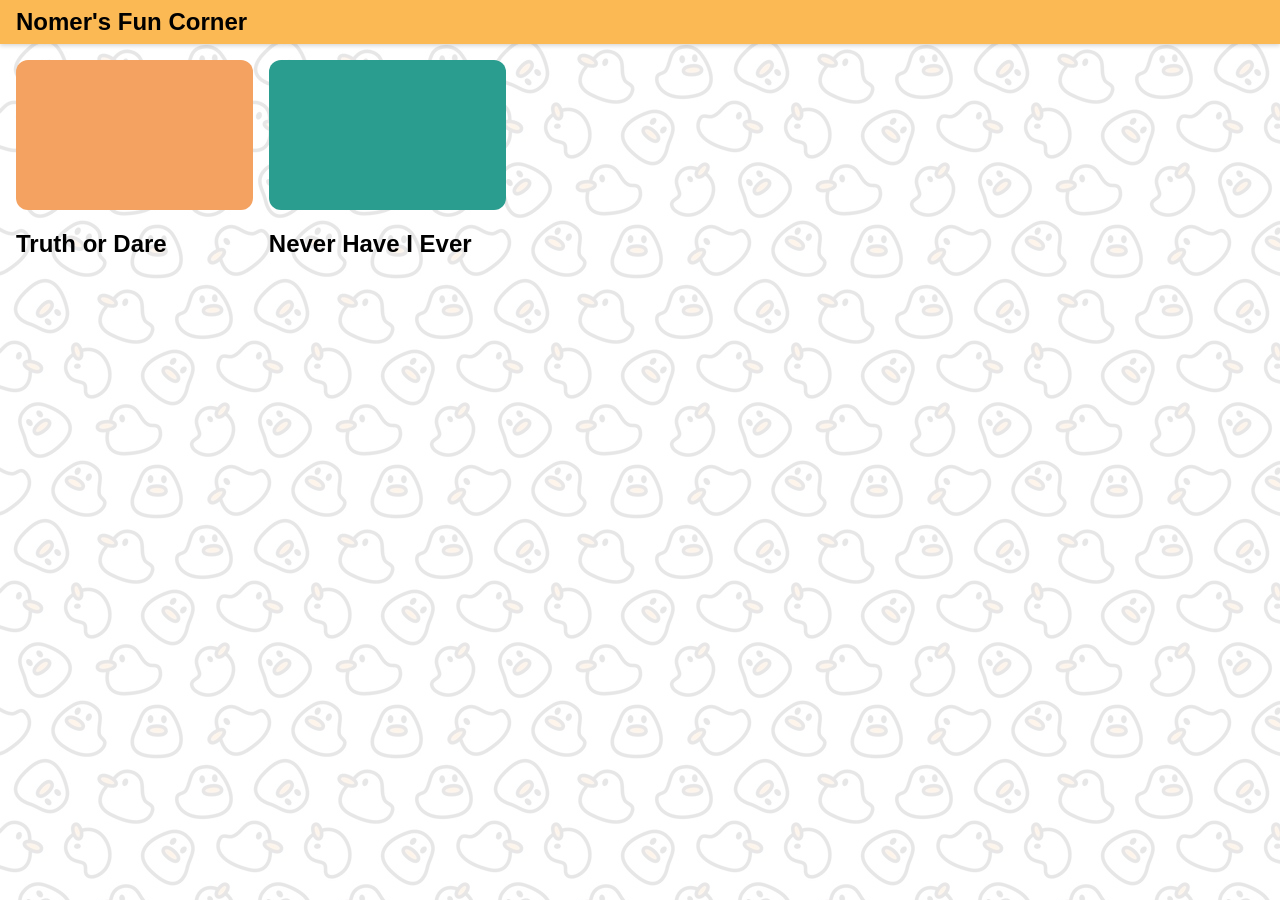
==== index.html @ 00282edc "Initial commit" ====
<!DOCTYPE html>
<html lang="en">
<head>
  <meta charset="UTF-8">
  <meta name="viewport" content="width=device-width, initial-scale=1.0">
  <title>Nomer's Fun Corner</title>
  <link rel="stylesheet" href="style.css">
</head>
<body>
  <header class="site-header">
    <h1>Nomer's Fun Corner</h1>
  </header>

  <main>

    <div class="gallery">
        <a class="card" href="games/truth_or_dare/index.html">
        <div class="thumb" style="background: #f4a261"></div>
        <div class="card-text">
            <h2>Truth or Dare</h2>
        </div>
        </a>

        <a class="card" href="games/never_havei_ever/index.html">
        <div class="thumb" style="background: #2a9d8f"></div>
        <div class="card-text">
            <h2>Never Have I Ever</h2>
        </div>
        </a>
    </div>
  </main>

  <script src="shared.js"></script>
</body>
</html>
---- style.css ----
body {
  margin: 0;
  font-family: sans-serif;
    background:
    linear-gradient(rgba(255, 255, 255, 0.9), rgba(255, 255, 255, 0.9)),
    url("src/ducks.jpg") repeat;
}

header {
  display: flex;
  justify-content: space-between;
  align-items: center;
  padding: 0.5rem 1rem;
  background: rgb(251, 185, 84);
  box-shadow: 0 2px 4px rgba(0, 0, 0, 0.15);
}

header h1 {
  margin: 0;
  font-size: 1.5rem;
}

header h1 a {
  color: inherit;
  text-decoration: none;
}

/* Home button on the right of the header in games */
.home {
  padding: 0.3rem 0.8rem;
  border-radius: 8px;
  background: #fff;
  color: inherit;
  text-decoration: none;
}


.gallery {
  display: grid;
  grid-template-columns: repeat(auto-fill, minmax(200px, 1fr));
  gap: 1rem;
  padding: 1rem;
}

.card {
  display: block;
  color: inherit;
  text-decoration: none;
}

.thumb {
  height: 150px;
  border-radius: 12px;
}
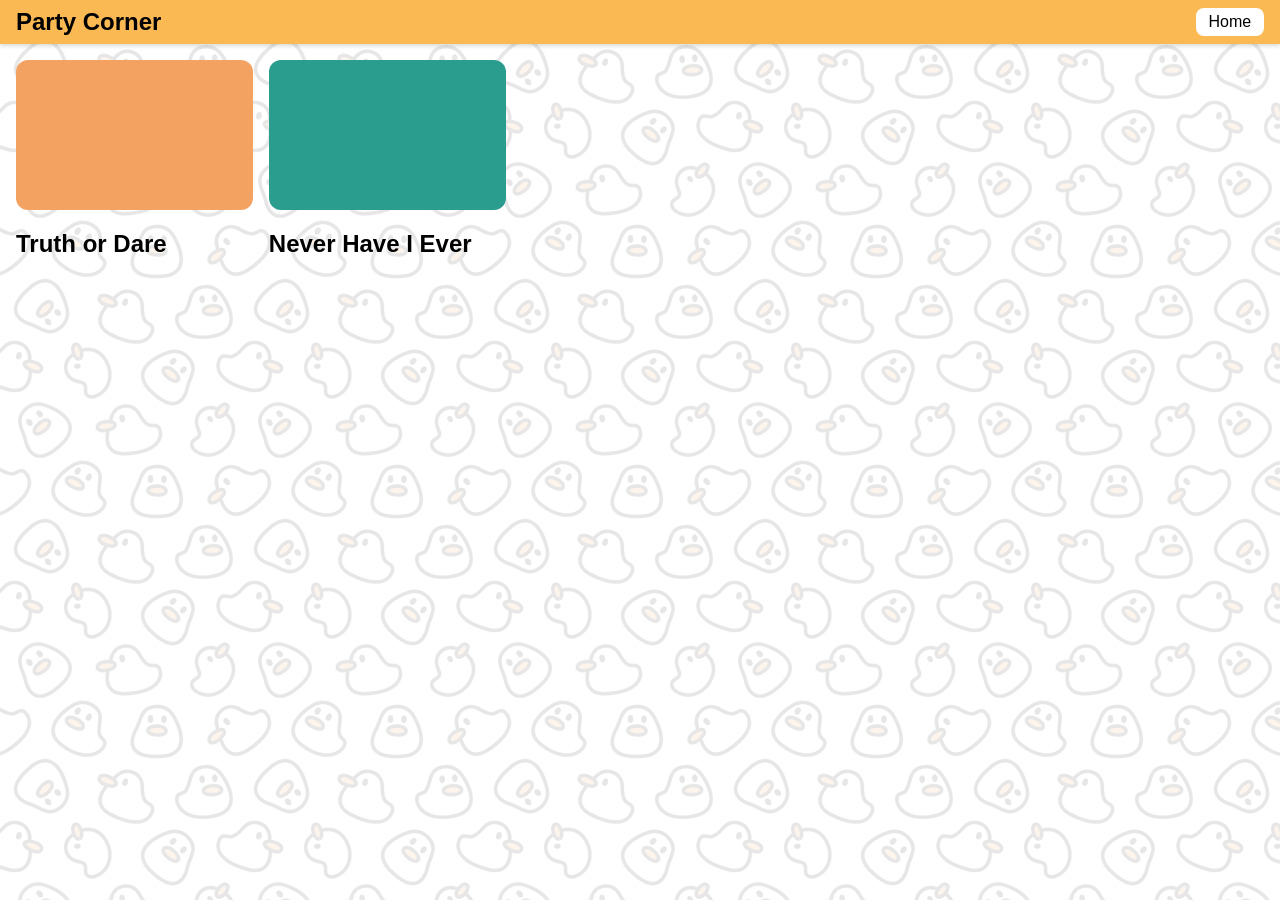
==== commit 7f1d712f: "updated header" ====
--- a/index.html
+++ b/index.html
@@ -3,12 +3,13 @@
 <head>
   <meta charset="UTF-8">
   <meta name="viewport" content="width=device-width, initial-scale=1.0">
-  <title>Nomer's Fun Corner</title>
+  <title>Party Corner</title>
   <link rel="stylesheet" href="style.css">
 </head>
 <body>
   <header class="site-header">
-    <h1>Nomer's Fun Corner</h1>
+    <h1><a href="https://partycorner.denomer.fun">Party Corner</a></h1>
+    <a class="home" href="https://denomer.fun">Home</a>
   </header>
 
   <main>
--- a/style.css
+++ b/style.css
@@ -6,6 +6,7 @@
     url("src/ducks.jpg") repeat;
 }
 
+/* Title on the left, home button on the right */
 header {
   display: flex;
   justify-content: space-between;
@@ -25,7 +26,7 @@
   text-decoration: none;
 }
 
-/* Home button on the right of the header in games */
+/* Home button on the right of the header, links back to denomer.fun */
 .home {
   padding: 0.3rem 0.8rem;
   border-radius: 8px;
@@ -34,6 +35,9 @@
   text-decoration: none;
 }
 
+.game-title {
+  text-align: center;
+}
 
 .gallery {
   display: grid;
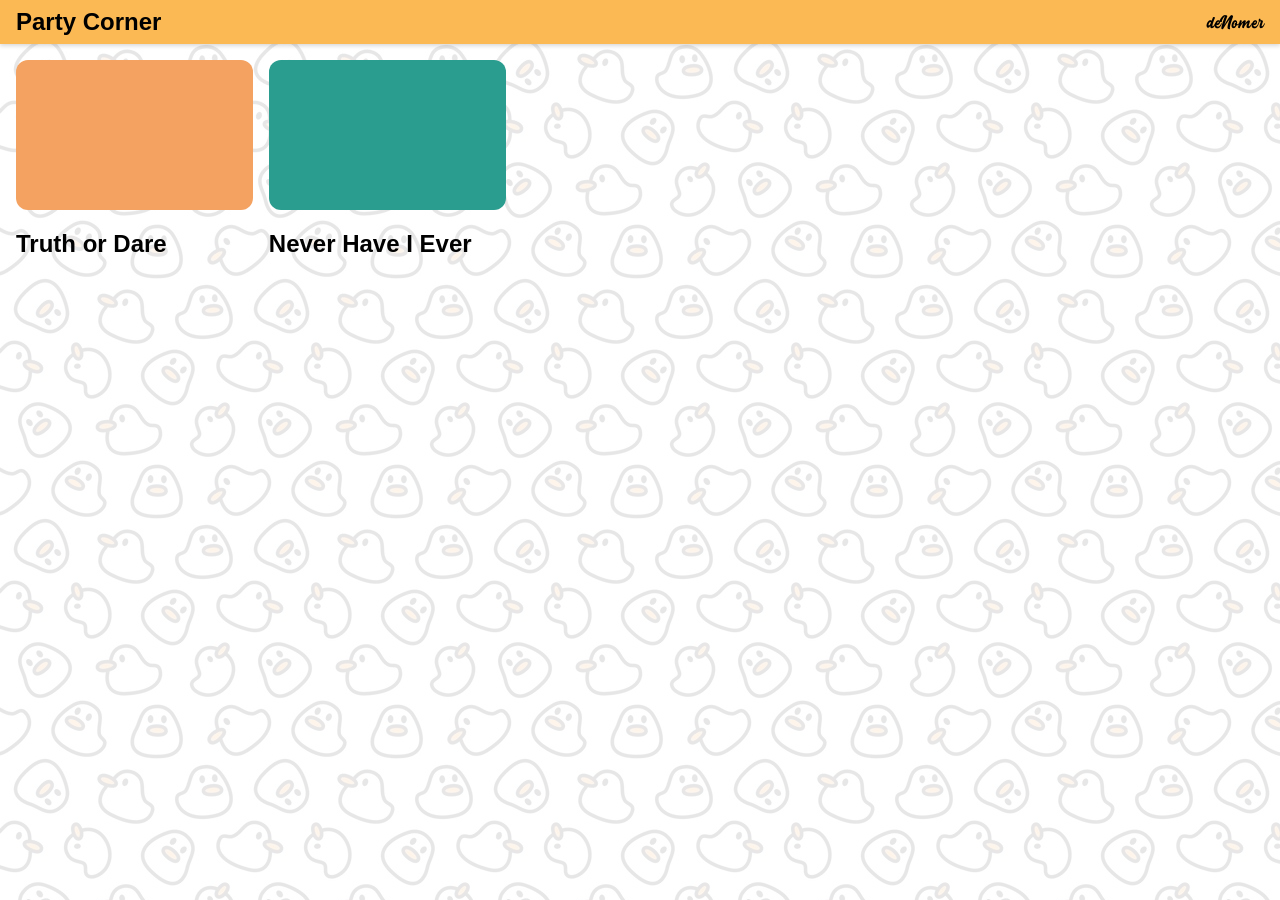
==== commit cf44610a: "changes" ====
--- a/index.html
+++ b/index.html
@@ -9,20 +9,20 @@
 <body>
   <header class="site-header">
     <h1><a href="https://partycorner.denomer.fun">Party Corner</a></h1>
-    <a class="home" href="https://denomer.fun">Home</a>
+    <a class="home" href="https://denomer.fun">deNomer</a>
   </header>
 
   <main>
 
     <div class="gallery">
-        <a class="card" href="games/truth_or_dare/index.html">
+        <a class="card" href="truth-or-dare/">
         <div class="thumb" style="background: #f4a261"></div>
         <div class="card-text">
             <h2>Truth or Dare</h2>
         </div>
         </a>
 
-        <a class="card" href="games/never_havei_ever/index.html">
+        <a class="card" href="never-have-i-ever/">
         <div class="thumb" style="background: #2a9d8f"></div>
         <div class="card-text">
             <h2>Never Have I Ever</h2>
--- a/style.css
+++ b/style.css
@@ -4,6 +4,12 @@
     background:
     linear-gradient(rgba(255, 255, 255, 0.9), rgba(255, 255, 255, 0.9)),
     url("src/ducks.jpg") repeat;
+}
+
+/* Font for the deNomer link (path is relative to this file, so it works from game pages too) */
+@font-face {
+  font-family: "Cream Cake";
+  src: url("src/Cream Cake Bold.otf") format("opentype");
 }
 
 /* Title on the left, home button on the right */
@@ -26,11 +32,10 @@
   text-decoration: none;
 }
 
-/* Home button on the right of the header, links back to denomer.fun */
+/* Cursive deNomer link on the right of the header, links back to denomer.fun */
 .home {
-  padding: 0.3rem 0.8rem;
-  border-radius: 8px;
-  background: #fff;
+  font-family: "Cream Cake", cursive;
+  font-size: 1.3rem;
   color: inherit;
   text-decoration: none;
 }
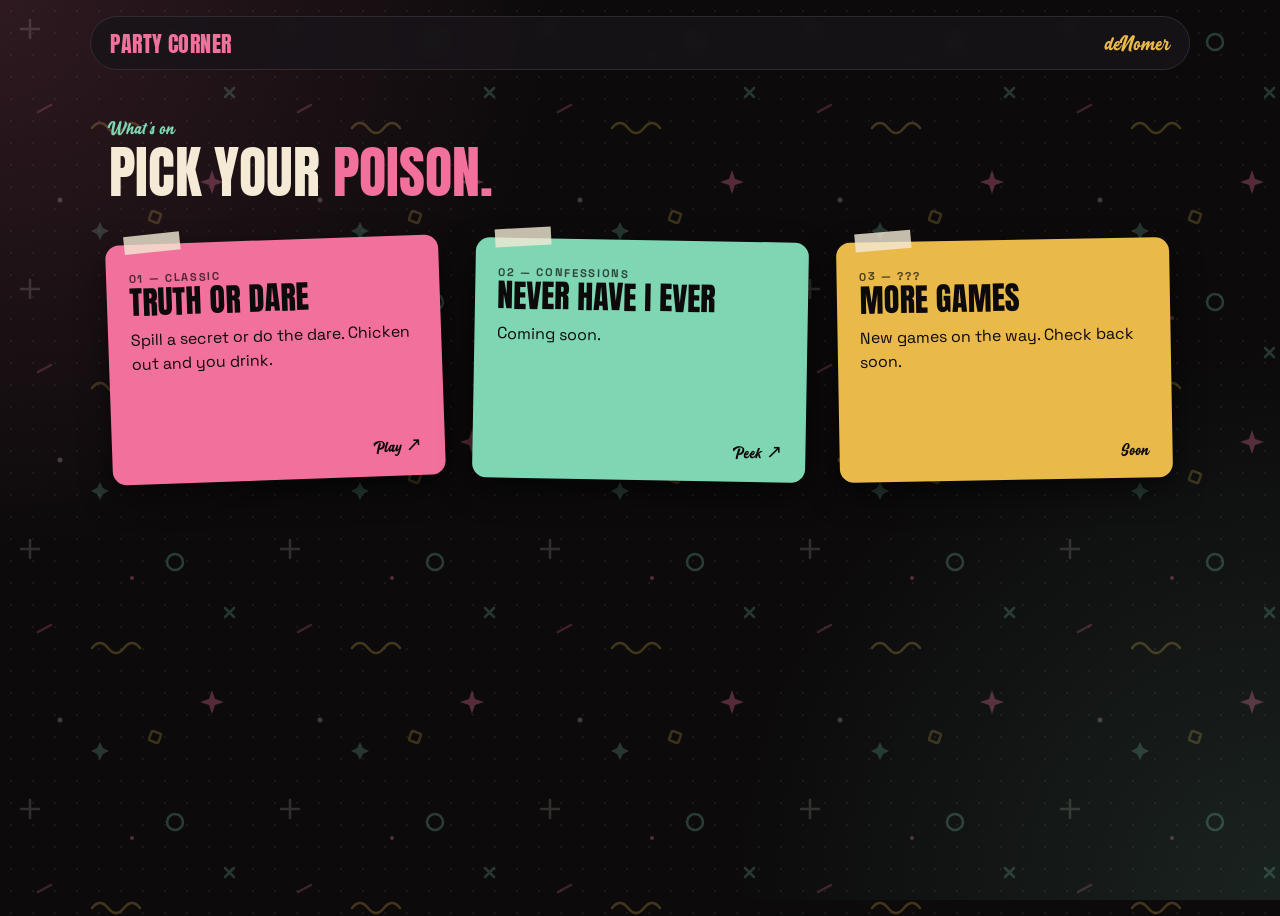
==== commit 0ced3e3b: "style changes" ====
--- a/index.html
+++ b/index.html
@@ -4,7 +4,10 @@
   <meta charset="UTF-8">
   <meta name="viewport" content="width=device-width, initial-scale=1.0">
   <title>Party Corner</title>
-  <link rel="stylesheet" href="style.css">
+  <link rel="preconnect" href="https://fonts.googleapis.com">
+  <link rel="preconnect" href="https://fonts.gstatic.com" crossorigin>
+  <link rel="stylesheet" href="https://fonts.googleapis.com/css2?family=Anton&family=Space+Grotesk:wght@400;500;700&display=swap">
+  <link rel="stylesheet" href="main.css">
 </head>
 <body>
   <header class="site-header">
@@ -13,22 +16,33 @@
   </header>
 
   <main>
+    <section class="page">
+      <p class="label">What's on</p>
+      <h2 class="section-title">Pick your <span class="pink">poison.</span></h2>
 
-    <div class="gallery">
-        <a class="card" href="truth-or-dare/">
-        <div class="thumb" style="background: #f4a261"></div>
-        <div class="card-text">
-            <h2>Truth or Dare</h2>
-        </div>
+      <div class="gallery">
+        <a class="card card-pink" href="truth-or-dare/">
+          <p class="card-tag">01 — Classic</p>
+          <h3>Truth or Dare</h3>
+          <p>Spill a secret or do the dare. Chicken out and you drink.</p>
+          <span class="card-go">Play ↗</span>
         </a>
 
-        <a class="card" href="never-have-i-ever/">
-        <div class="thumb" style="background: #2a9d8f"></div>
-        <div class="card-text">
-            <h2>Never Have I Ever</h2>
+        <a class="card card-mint" href="never-have-i-ever/">
+          <p class="card-tag">02 — Confessions</p>
+          <h3>Never Have I Ever</h3>
+          <p>Coming soon.</p>
+          <span class="card-go">Peek ↗</span>
+        </a>
+
+        <div class="card card-mustard">
+          <p class="card-tag">03 — ???</p>
+          <h3>More games</h3>
+          <p>New games on the way. Check back soon.</p>
+          <span class="card-go">Soon</span>
         </div>
-        </a>
-    </div>
+      </div>
+    </section>
   </main>
 
   <script src="shared.js"></script>
--- a/main.css
+++ b/main.css
@@ -0,0 +1,205 @@
+/* Site style: dark retro party look with pink, mint and mustard.
+   Used by every page; game-specific bits live in each game's own CSS. */
+:root {
+  --bg: #0c0a0b;
+  --panel: #18151a;
+  --line: #ffffff1a;
+  --cream: #f4ead5;
+  --muted: #a39d94;
+  --pink: #f2709c;
+  --mint: #7fd6b3;
+  --mustard: #e9b949;
+}
+
+@font-face {
+  font-family: "Cream Cake";
+  src: url("src/Cream Cake Bold.otf") format("opentype");
+}
+
+* {
+  box-sizing: border-box;
+}
+
+body {
+  margin: 0;
+  min-height: 100vh;
+  font-family: "Space Grotesk", sans-serif;
+  color: var(--cream);
+  /* Soft colored glows in the corners, scattered confetti, and a faint dot grid */
+  background:
+    radial-gradient(circle at 0% 0%, #f2709c26, transparent 35rem),
+    radial-gradient(circle at 100% 100%, #7fd6b31f, transparent 35rem),
+    url("data:image/svg+xml,%3Csvg xmlns='http://www.w3.org/2000/svg' width='260' height='260' fill='none' stroke-width='2.5' stroke-linecap='round' stroke-linejoin='round'%3E%3Cpath d='M30 20v18M21 29h18' stroke='%23f4ead5' opacity='.16'/%3E%3Ccircle cx='175' cy='42' r='8' stroke='%237fd6b3' opacity='.25'/%3E%3Cpath d='M92 128q8-10 16 0t16 0t16 0' stroke='%23e9b949' opacity='.25'/%3E%3Cpath d='M212 170l3 9 9 3-9 3-3 9-3-9-9-3 9-3z' fill='%23f2709c' stroke='none' opacity='.32'/%3E%3Ccircle cx='60' cy='200' r='2.5' fill='%23f4ead5' stroke='none' opacity='.22'/%3E%3Ccircle cx='132' cy='58' r='2' fill='%23f2709c' stroke='none' opacity='.32'/%3E%3Cpath d='M38 112l13-7' stroke='%23f2709c' opacity='.22'/%3E%3Crect x='150' y='212' width='10' height='10' rx='2' transform='rotate(20 155 217)' stroke='%23e9b949' opacity='.22'/%3E%3Cpath d='M225 88l9 9M234 88l-9 9' stroke='%237fd6b3' opacity='.22'/%3E%3Cpath d='M100 222l3 6 6 3-6 3-3 6-3-6-6-3 6-3z' fill='%237fd6b3' stroke='none' opacity='.22'/%3E%3C/svg%3E"),
+    radial-gradient(#ffffff0f 1px, transparent 1.5px),
+    var(--bg);
+  background-size: auto, auto, 260px 260px, 22px 22px, auto;
+  background-attachment: fixed, fixed, scroll, scroll, scroll;
+  overflow-x: hidden;
+}
+
+.pink { color: var(--pink); }
+
+/* Header: Party Corner on the left, deNomer link on the right */
+header {
+  display: flex;
+  justify-content: space-between;
+  align-items: center;
+  width: calc(100% - 2rem);
+  max-width: 1100px;
+  margin: 1rem auto 0;
+  padding: 0.6rem 1.2rem;
+  border: 1px solid var(--line);
+  border-radius: 999px;
+  background: #18151acc;
+  backdrop-filter: blur(6px);
+}
+
+header h1 {
+  margin: 0;
+  font-family: "Anton", sans-serif;
+  font-weight: 400;
+  font-size: 1.4rem;
+  letter-spacing: 0.02em;
+  text-transform: uppercase;
+}
+
+header h1 a {
+  color: var(--pink);
+  text-decoration: none;
+}
+
+/* Cursive deNomer link, links back to denomer.fun */
+.home {
+  font-family: "Cream Cake", cursive;
+  font-size: 1.5rem;
+  color: var(--mustard);
+  text-decoration: none;
+}
+
+/* --- Page content --- */
+
+.page {
+  max-width: 1100px;
+  margin: 0 auto;
+  padding: 3rem 1.2rem 6rem;
+}
+
+/* Small script label above a big title */
+.label {
+  margin: 0;
+  font-family: "Cream Cake", cursive;
+  font-size: 1.3rem;
+  color: var(--mint);
+}
+
+.section-title {
+  margin: 0.3rem 0 2.5rem;
+  font-family: "Anton", sans-serif;
+  font-weight: 400;
+  font-size: clamp(2.2rem, 6vw, 3.5rem);
+  line-height: 1;
+  text-transform: uppercase;
+}
+
+/* --- Game cards on the main page --- */
+
+.gallery {
+  display: grid;
+  grid-template-columns: repeat(auto-fill, minmax(250px, 1fr));
+  gap: 2rem;
+}
+
+/* Colored sticky-note cards with a piece of tape on top */
+.card {
+  position: relative;
+  display: flex;
+  flex-direction: column;
+  min-height: 240px;
+  padding: 1.6rem 1.4rem 1.2rem;
+  border-radius: 14px;
+  color: var(--bg);
+  text-decoration: none;
+  box-shadow: 0 12px 30px #0008;
+  transition: transform 0.2s;
+}
+
+.card::before {
+  content: "";
+  position: absolute;
+  top: -10px;
+  left: 1.2rem;
+  width: 56px;
+  height: 18px;
+  background: #f4ead5cc;
+  transform: rotate(-4deg);
+}
+
+.card-pink { background: var(--pink); transform: rotate(-2deg); }
+.card-mint { background: var(--mint); transform: rotate(1deg); }
+.card-mustard { background: var(--mustard); transform: rotate(-1deg); }
+
+a.card:hover {
+  transform: rotate(0) translateY(-6px);
+}
+
+.card-tag {
+  margin: 0 0 0.6rem;
+  font-size: 0.7rem;
+  font-weight: 700;
+  letter-spacing: 0.15em;
+  text-transform: uppercase;
+  opacity: 0.7;
+}
+
+.card h3 {
+  margin: 0 0 0.6rem;
+  font-family: "Anton", sans-serif;
+  font-weight: 400;
+  font-size: 2rem;
+  line-height: 1;
+  text-transform: uppercase;
+}
+
+.card p {
+  margin: 0;
+  line-height: 1.5;
+}
+
+.card-go {
+  margin-top: auto;
+  padding-top: 1rem;
+  font-family: "Cream Cake", cursive;
+  font-size: 1.2rem;
+  text-align: right;
+}
+
+/* --- Game pages --- */
+
+/* Dark rounded box that holds a game */
+.panel {
+  max-width: 640px;
+  margin: 0 auto;
+  padding: 2rem 1.5rem;
+  border: 1px solid var(--line);
+  border-radius: 18px;
+  background: #18151ae6;
+  box-shadow: 0 20px 50px #0009;
+  text-align: center;
+}
+
+.panel h2 {
+  margin: 0 0 1rem;
+  font-family: "Anton", sans-serif;
+  font-weight: 400;
+  font-size: 1.6rem;
+  text-transform: uppercase;
+}
+
+.panel p {
+  line-height: 1.6;
+  color: var(--muted);
+}
+
+.game-head {
+  text-align: center;
+}
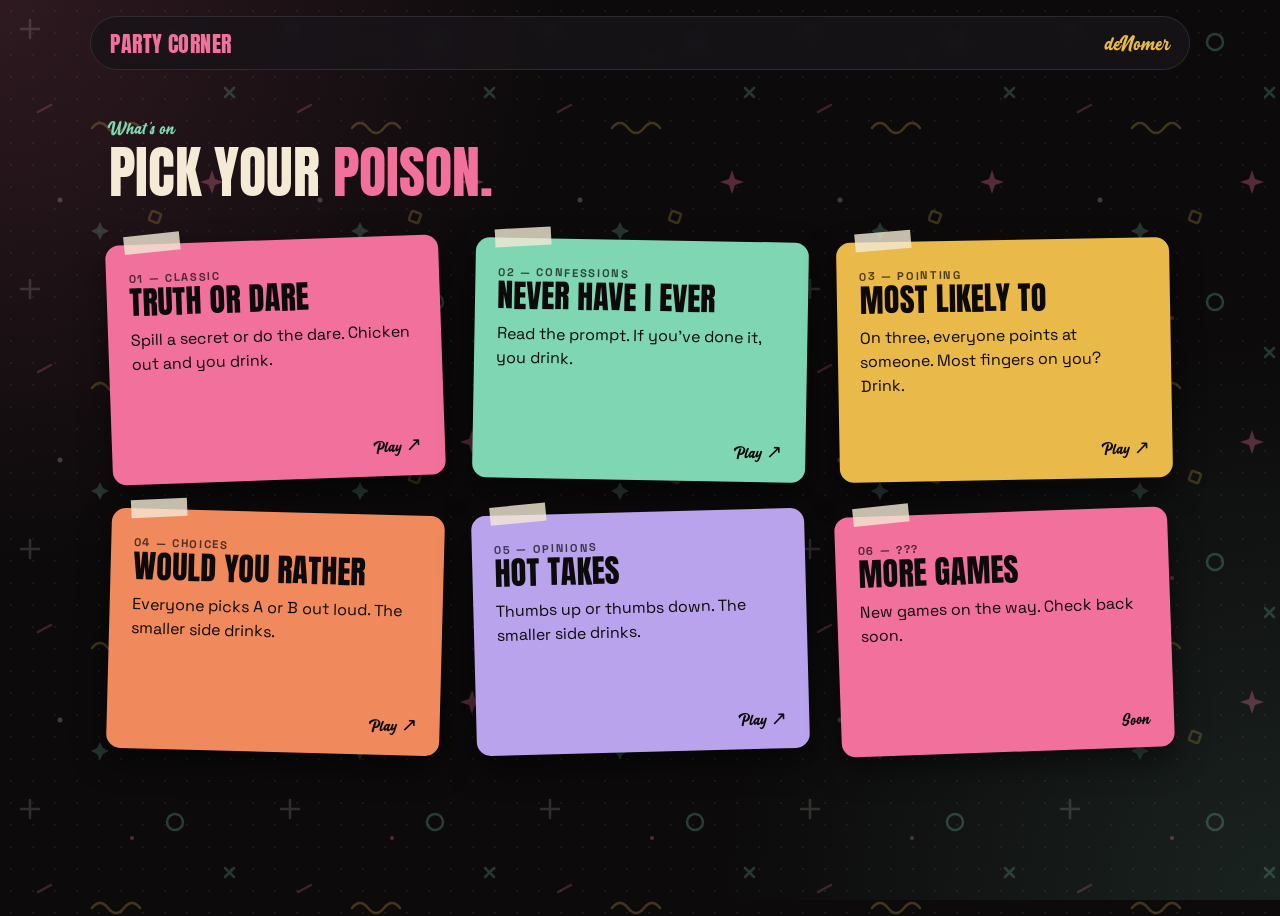
==== commit c310e818: "new games" ====
--- a/index.html
+++ b/index.html
@@ -31,12 +31,33 @@
         <a class="card card-mint" href="never-have-i-ever/">
           <p class="card-tag">02 — Confessions</p>
           <h3>Never Have I Ever</h3>
-          <p>Coming soon.</p>
-          <span class="card-go">Peek ↗</span>
+          <p>Read the prompt. If you've done it, you drink.</p>
+          <span class="card-go">Play ↗</span>
         </a>
 
-        <div class="card card-mustard">
-          <p class="card-tag">03 — ???</p>
+        <a class="card card-mustard" href="most-likely-to/">
+          <p class="card-tag">03 — Pointing</p>
+          <h3>Most Likely To</h3>
+          <p>On three, everyone points at someone. Most fingers on you? Drink.</p>
+          <span class="card-go">Play ↗</span>
+        </a>
+
+        <a class="card card-orange" href="would-you-rather/">
+          <p class="card-tag">04 — Choices</p>
+          <h3>Would You Rather</h3>
+          <p>Everyone picks A or B out loud. The smaller side drinks.</p>
+          <span class="card-go">Play ↗</span>
+        </a>
+
+        <a class="card card-lavender" href="hot-takes/">
+          <p class="card-tag">05 — Opinions</p>
+          <h3>Hot Takes</h3>
+          <p>Thumbs up or thumbs down. The smaller side drinks.</p>
+          <span class="card-go">Play ↗</span>
+        </a>
+
+        <div class="card card-pink">
+          <p class="card-tag">06 — ???</p>
           <h3>More games</h3>
           <p>New games on the way. Check back soon.</p>
           <span class="card-go">Soon</span>
--- a/main.css
+++ b/main.css
@@ -9,6 +9,8 @@
   --pink: #f2709c;
   --mint: #7fd6b3;
   --mustard: #e9b949;
+  --orange: #f08a5d;
+  --lavender: #b9a3ec;
 }
 
 @font-face {
@@ -137,6 +139,8 @@
 .card-pink { background: var(--pink); transform: rotate(-2deg); }
 .card-mint { background: var(--mint); transform: rotate(1deg); }
 .card-mustard { background: var(--mustard); transform: rotate(-1deg); }
+.card-orange { background: var(--orange); transform: rotate(1.5deg); }
+.card-lavender { background: var(--lavender); transform: rotate(-1.5deg); }
 
 a.card:hover {
   transform: rotate(0) translateY(-6px);
@@ -203,3 +207,153 @@
 .game-head {
   text-align: center;
 }
+
+/* --- Game controls shared by all games --- */
+
+/* Setup screen: rules text on top, a gap before each heading */
+#setup > p {
+  margin-top: 0;
+}
+
+#setup h2 {
+  margin-top: 2rem;
+}
+
+/* Pink pill buttons */
+button {
+  padding: 0.65rem 1.4rem;
+  border: none;
+  border-radius: 999px;
+  background: var(--pink);
+  color: var(--bg);
+  font: inherit;
+  font-weight: 700;
+  cursor: pointer;
+  transition: transform 0.15s;
+}
+
+button:hover:not(:disabled) {
+  transform: translateY(-2px);
+}
+
+button:disabled {
+  opacity: 0.4;
+  cursor: default;
+}
+
+/* Quieter outline button for side actions */
+.button-ghost {
+  border: 1px solid var(--line);
+  background: transparent;
+  color: var(--muted);
+}
+
+.button-ghost:hover {
+  color: var(--cream);
+}
+
+/* Row of buttons under a prompt, e.g. Change vibe + Next */
+.play-buttons {
+  display: flex;
+  flex-wrap: wrap;
+  gap: 0.75rem;
+  justify-content: center;
+}
+
+#start {
+  margin-top: 0.5rem;
+  padding: 0.8rem 2rem;
+  font-size: 1.1rem;
+}
+
+input {
+  padding: 0.65rem 1rem;
+  border: 1px solid var(--line);
+  border-radius: 999px;
+  background: var(--bg);
+  color: var(--cream);
+  font: inherit;
+}
+
+input:focus {
+  outline: 2px solid var(--mint);
+  outline-offset: 1px;
+}
+
+/* Small caps line above a prompt, e.g. "Sam — Truth" */
+.panel .prompt-type {
+  margin: 0;
+  font-size: 0.8rem;
+  font-weight: 700;
+  letter-spacing: 0.15em;
+  text-transform: uppercase;
+  color: var(--mint);
+}
+
+/* The prompt itself, big */
+.panel .prompt-text {
+  margin: 1rem 0 2rem;
+  font-size: clamp(1.8rem, 6vw, 2.6rem);
+  line-height: 1.15;
+  text-transform: none;
+}
+
+/* Prompt type picker */
+.chips {
+  display: flex;
+  flex-wrap: wrap;
+  gap: 0.5rem;
+  justify-content: center;
+  margin-bottom: 1.5rem;
+}
+
+/* Hide the checkbox itself but keep it usable with the keyboard */
+.chip input {
+  position: absolute;
+  opacity: 0;
+}
+
+.chip input:focus-visible + span {
+  outline: 2px solid var(--mint);
+}
+
+.chip span {
+  display: inline-block;
+  padding: 0.45rem 1.1rem;
+  border: 1px solid var(--line);
+  border-radius: 999px;
+  background: var(--bg);
+  cursor: pointer;
+}
+
+.chip input:checked + span {
+  border-color: var(--mint);
+  background: var(--mint);
+  color: var(--bg);
+}
+
+/* "Coming soon" types can't be picked yet */
+.chip input:disabled + span {
+  opacity: 0.4;
+  cursor: default;
+}
+
+/* "Give Me Crazy" stands out: pink-to-mustard and a soft glow */
+.chip-fun span {
+  border-color: var(--pink);
+  color: var(--pink);
+  font-weight: 700;
+  box-shadow: 0 0 12px #f2709c66;
+}
+
+.chip-fun input:checked + span {
+  border-color: transparent;
+  background: linear-gradient(135deg, var(--pink), var(--mustard));
+  color: var(--bg);
+  animation: glow 1.5s ease-in-out infinite alternate;
+}
+
+@keyframes glow {
+  from { box-shadow: 0 0 8px #f2709c99; }
+  to   { box-shadow: 0 0 22px #f2709c; }
+}
